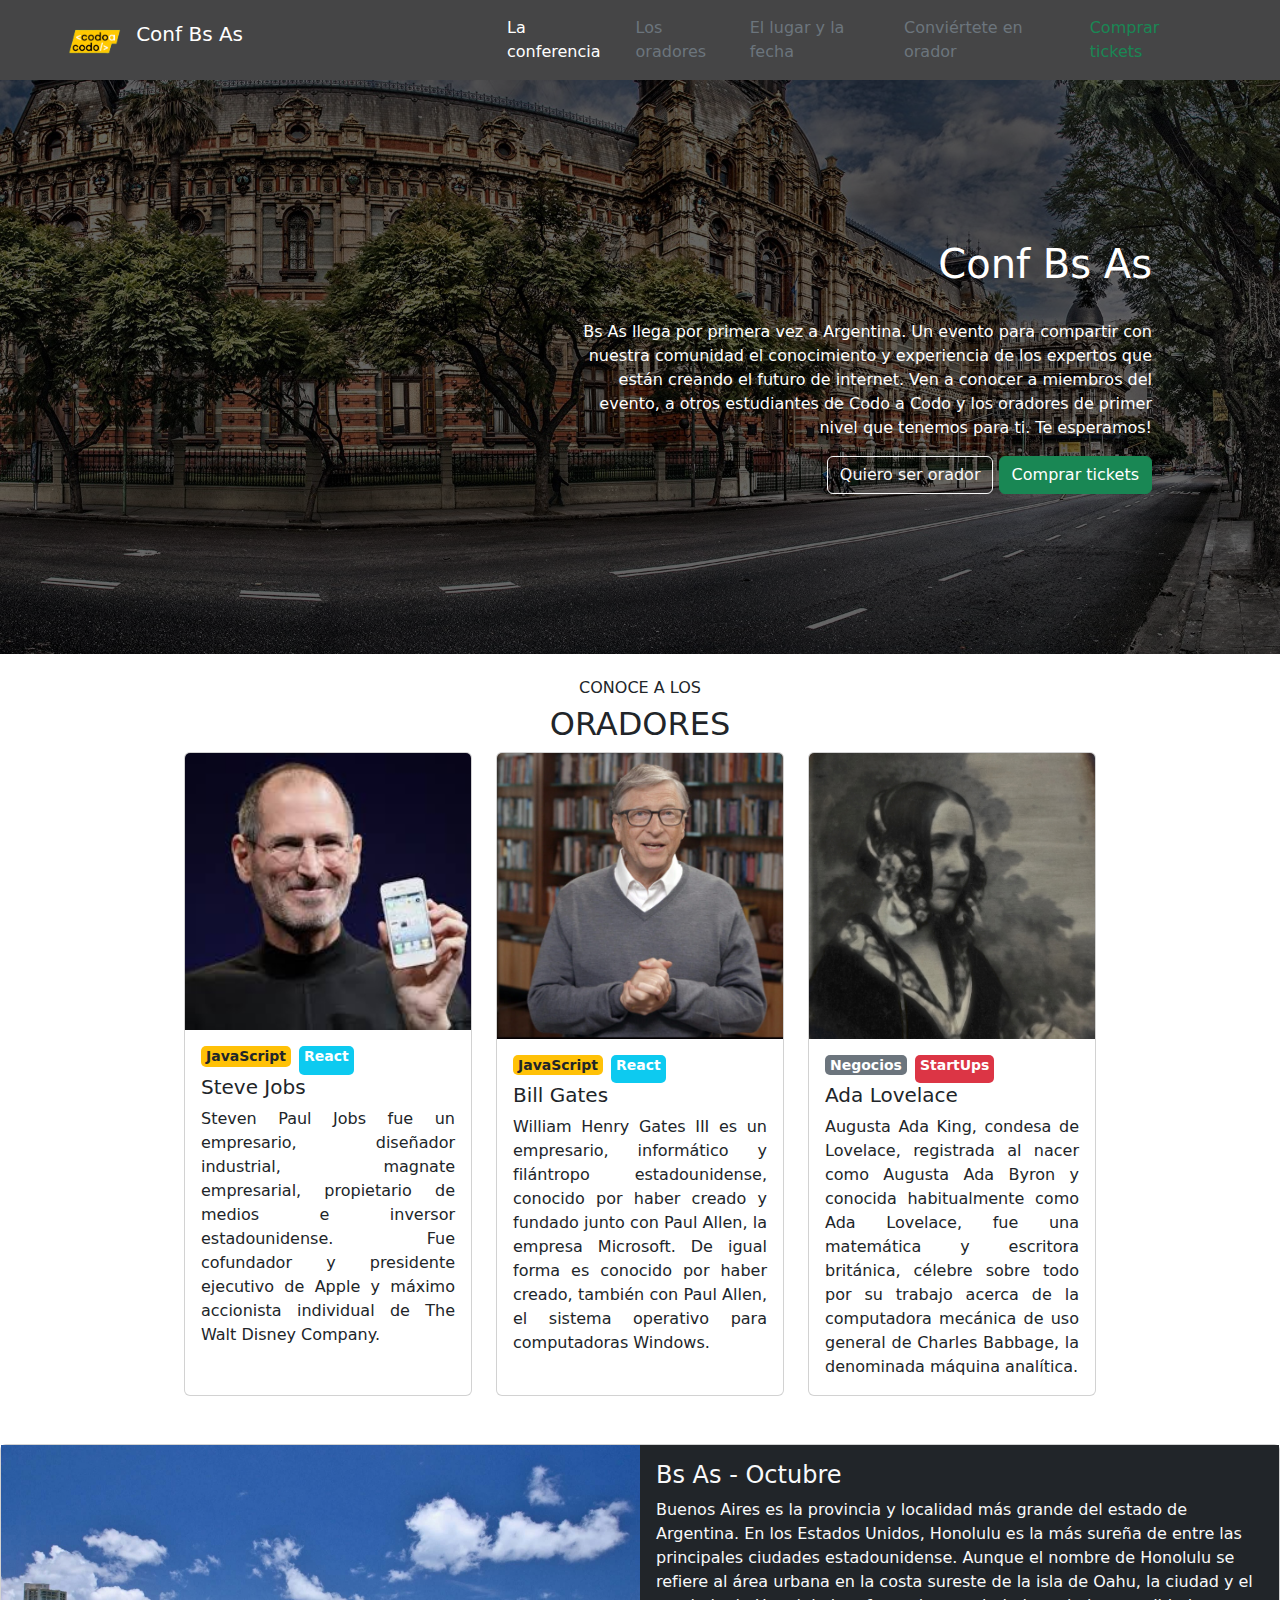
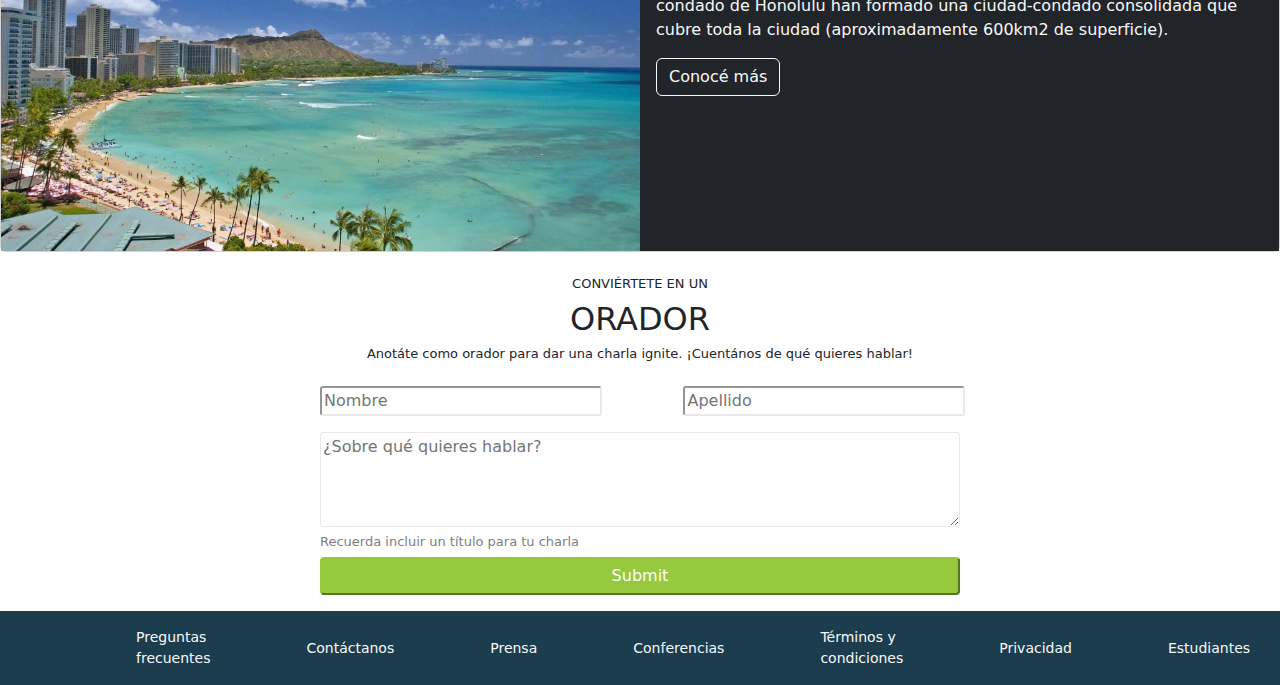
==== index.html @ a47055e7 "Proyecto inicial" ====
<!DOCTYPE html>
<html lang="es">

<head>
  <meta charset="UTF-8">
  <meta http-equiv="X-UA-Compatible" content="IE=edge">
  <meta name="viewport" content="width=device-width, initial-scale=1.0">
  <link rel="stylesheet" href="./Style/style.css">
  <link rel="stylesheet" href="https://cdn.jsdelivr.net/npm/bootstrap@5.2.1/dist/css/bootstrap.min.css">
  <title>Proyecto</title>
</head>

<header>

  <nav class="navbar navbar-expand-lg bg-color">
    <div class="container-fluid mx-5">
      <a class="navbar-brand padding-right-navbar text-white" href="#">
        <img src="./imagenes/codoacodo.png" alt="Logo Codo a Codo" width="auto" height="40"
          class="d-inline-block align-text-top">
        Conf Bs As
      </a>

      <div class="collapse navbar-collapse" id="navbarNav">
        <ul class="navbar-nav">
          <li class="nav-item">
            <a class="nav-link active text-white" aria-current="page">La conferencia</a>
          </li>
          <li class="nav-item">
            <a class="nav-link text-secondary">Los oradores</a>
          </li>
          <li class="nav-item">
            <a class="nav-link text-secondary">El lugar y la fecha</a>
          </li>
          <li class="nav-item">
            <a class="nav-link text-secondary">Conviértete en orador</a>
          </li>
          <li class="nav-item">
            <a class="nav-link text-success">Comprar tickets</a>
          </li>
        </ul>
      </div>
    </div>
  </nav>
</header>

<body>
  <section>
    <div>
      <div>
        <img src="./imagenes/ba1.jpg" class="img-fluid imagenBsAs" alt="Buenos Aires">
      </div>
      <div style="position: absolute;" class="inicio">
        <h1>Conf Bs As</h1> <br>
        <p>Bs As llega por primera vez a Argentina. Un evento para
          compartir con <br>
          nuestra comunidad el conocimiento y experiencia de los expertos que <br>
          están creando el futuro de internet. Ven a conocer a miembros del <br>
          evento, a otros estudiantes de Codo a Codo y los oradores de primer <br>
          nivel que tenemos para ti. Te esperamos!</p>
        <button type="button" class="btn btn-outline-light">Quiero ser orador</button>
        <button type="button" class="btn btn-success">Comprar tickets</button>
      </div>
    </div>
  </section> 

  <section>
    <div style="text-align:center;">
      <br>
      <h6>CONOCE A LOS</h6>
      <h2>ORADORES</h2>
    </div>
    <!-- <div class="d-flex justify-content-center gap-4" style="text-align: left;">
      <div class="card" style="width: 18rem;">
        <img src="./img/steve.jpg" class="card-img-top" alt="...">
        <div class="card-body">
          <div class="skills-orador">
            <h6 class="orange-skill">JavaScript</h6>
            <h6 class="lightblue-skill">React</h6>
          </div>
          <h5 class="card-title">Steve Jobs</h5>
          <p class="card-text">Lorem ipsum dolor sit amet consectetur, adipisicing elit. Error, iusto.
            Beatae, voluptates. Provident vel ab rem placeat odio illo obcaecati voluptates earum
            similique eaque. Ullam non eius necessitatibus repellat vel.</p>
        </div>
      </div>
      <div class="card" style="width: 18rem;">
        <img src="./img/bill.jpg" class="card-img-top" alt="...">
        <div class="card-body">
          <div class="skills-orador">
            <h6 class="orange-skill">JavaScript</h6>
            <h6 class="lightblue-skill">React</h6>
          </div>
          <h5 class="card-title">Bill Gates</h5>
          <p class="card-text">Lorem ipsum dolor sit amet consectetur adipisicing elit. Quo obcaecati,
            tempora odit dolorem hic explicabo similique possimus, excepturi molestiae, nisi reiciendis
            quaerat vitae sint sit illo! Doloremque architecto nam ipsa.</p>
        </div>
      </div>
      <div class="card" style="width: 18rem;">
        <img src="./img/ada.jpeg" class="card-img-top" alt="...">
        <div class="card-body">
          <div class="skills-orador">
            <h6 class="grey-skill">Negocios</h6>
            <h6 class="red-skill">Startups</h6>
          </div>
          <h5 class="card-title">Ada Lovelace</h5>
          <p class="card-text">Lorem ipsum dolor sit amet consectetur adipisicing elit. Dolor iure dolorum
            maxime quod? Delectus corporis itaque laboriosam pariatur modi esse similique molestiae,
            numquam neque fugit accusantium blanditiis nemo et fuga.</p>
        </div>
      </div>
    </div> -->

    <div class="tarjetas justify-content-center gap-4">
      <div class="card" style="width: 18rem;">
        <img src="./imagenes/steve.jpg" class="card-img-top" alt="Steve Jobs">
        <div class="card-body">
          <div class="especialidades">
            <h6 class="card-text js bg-warning">JavaScript</h6>
            <h6 class="card-text react bg-info">React</h6>
          </div>
          <h5 class="card-title">Steve Jobs</h5>
          <p class="card-text text-align-justify" style="text-align:justify;">Steven Paul Jobs fue un empresario,
            diseñador industrial, magnate empresarial, propietario de medios e inversor estadounidense. Fue cofundador y
            presidente ejecutivo de Apple y máximo accionista individual de The Walt Disney Company.</p>
        </div>
      </div>
      <div class="card" style="width: 18rem;">
        <img src="./imagenes/bill.jpg" class="card-img-top" alt="Bill Gates">
        <div class="card-body">
          <div class="especialidades">
            <h6 class="card-text js bg-warning">JavaScript</h6>
            <h6 class="card-text react bg-info">React</h6>
          </div>
          <h5 class="card-title">Bill Gates</h5>
          <p class="card-text" style="text-align:justify;">William Henry Gates III es un empresario, informático y
            filántropo estadounidense, conocido por haber creado y fundado junto con Paul Allen, la empresa Microsoft.
            De igual forma es conocido por haber creado, también con Paul Allen, el sistema operativo para computadoras
            Windows.</p>
        </div>
      </div>
      <div class="card" style="width: 18rem;">
        <img src="./imagenes/ada.jpeg" class="card-img-top" alt="Ada Lovelace">
        <div class="card-body">
          <div class="especialidades">
            <h6 class="card-text negocios bg-secondary">Negocios</h6>
            <h6 class="card-text startups bg-danger">StartUps</h6>
          </div>
          <h5 class="card-title">Ada Lovelace</h5>
          <p class="card-text" style="text-align:justify;">Augusta Ada King, condesa de Lovelace, registrada al nacer
            como Augusta Ada Byron y conocida habitualmente como Ada Lovelace, fue una matemática y escritora británica,
            célebre sobre todo por su trabajo acerca de la computadora mecánica de uso general de Charles Babbage, la
            denominada máquina analítica.</p>
        </div>
      </div>
    </div>
  </section>

  <section>
    <div class="card mt-5" style="max-width: 100%;">
      <div class="row g-0">
        <div class="col-md-6">
          <img src="./imagenes/honolulu.jpg" class="img-fluid" alt="Honolulu">
        </div>
        <div class="col-md-2 bg-dark" style="width: 50%;">
          <div class="card-body">
            <h5 class="card-title text-light fs-4">Bs As - Octubre</h5>
            <p class="card-text text-light fs-6">Buenos Aires es la provincia y localidad más grande del estado de
              Argentina. En los Estados Unidos, Honolulu es la más sureña de entre las principales ciudades
              estadounidense. Aunque el nombre de Honolulu se refiere al área urbana en la costa sureste de la isla de
              Oahu, la ciudad y el condado de Honolulu han formado una ciudad-condado consolidada que cubre toda la
              ciudad
              (aproximadamente 600km2 de superficie).</p>
            <button type="button" class="btn btn-outline-light">Conocé más</button>

          </div>
        </div>
      </div>
    </div>
  </section>

  <section>

    <div style="text-align:center;">

      <br>
      <h6 style="font-size: small;">CONVIÉRTETE EN UN</h6>
      <h2>ORADOR</h2>
      <h6 style="font-size: small;">Anotáte como orador para dar una charla ignite. ¡Cuentános de qué quieres hablar!
      </h6>
    </div>
  </section>

  <section>
    <div>
      <div style="width: 100%; justify-content: center;">
        <input class="inputNombre" type="text" placeholder="Nombre">
        <input class="inputApellido" type="text" placeholder="Apellido">
        <textarea class="textarea" style="width:50%;" placeholder="¿Sobre qué quieres hablar?" cols="30" rows="10"></textarea>
      </div>
        
        <h6 style="font-size: small; color: gray; margin-left: 25%;">Recuerda incluir un título para tu charla</h6>
        <input type="submit" class="boton">
    </div>
  </section>
  
</body>
  <footer>
    <nav class="navbar navbar-expand-lg background-darkblue">
      <div class="container-fluid justify-content-evenly" style="padding: 0 8rem ;">
        <div class="navbar-nav footer">
          <a class="nav-link text-light" href="#">Preguntas <br>frecuentes</a>
          <a class="nav-link text-light" href="#">Contáctanos</a>
          <a class="nav-link text-light" href="#">Prensa</a>
          <a class="nav-link text-light" href="#">Conferencias</a>
          <a class="nav-link text-light" href="#">Términos y <br>condiciones</a>
          <a class="nav-link text-light" href="#">Privacidad</a>
          <a class="nav-link text-light" href="#">Estudiantes</a>
        </div>
      </div>
    </div>
  </nav>
</footer>

</html>
---- Style/style.css ----
.padding-right-navbar {
  padding-right: 15rem;
}

.bg-color {
  background-color: #454546;
}

.imagenBsAs {
  filter: brightness(40%);
  
}

.inicio{
  top: 15rem;
  right: 10%;
  color: white;
  text-align: right;
}

button {
  border-radius: 1px;
  gap: 1rem;
}

.especialidades{
  display: flex;
  gap: 0.5rem;
}

.js{
  border-radius: 5px;
  padding:2px 5px;
  font-weight: bold;
  font-size: 14px;
}
.react{
  border-radius: 5px;
  padding:2px 5px;
  font-weight: bold;
  font-size: 14px;
  color: white;
  margin-bottom: 7px;
}

.negocios{
  border-radius: 5px;
  padding:2px 5px;
  font-weight: bold;
  font-size: 14px;
  color:white
}

.startups{
  border-radius: 5px;
  padding:2px 5px;
  font-weight: bold;
  font-size: 14px;
  color: white;
  margin-bottom: 7px;
}

.boton{
  background-color: #96c93e;
  border-color: #96c93e;
  color: white;
  width: 50%;
  margin: 0 25%;
  margin-bottom: 1rem;
  border-radius: 4px;
  padding: 5px;
}

.inputNombre{
  width: 22%;
  margin-left: 25%;
  gap: 1rem;
  border-color: rgb(233, 233, 233);
  border-radius: 3px;
  text-align: start;
  margin-top: 1rem;
}

.inputApellido{
  width: 22%;
  margin-left: 6%;
  gap: 1rem;
  border-color: rgb(233, 233, 233);
  border-radius: 3px;
  margin-top: 1rem;
}

.textarea{
  margin-top: 1rem;
  height: 5%;
  margin-left: 25%;
  border-color: rgb(233, 233, 233);
  border-radius: 3px;
  height: 95px;
}

.footer{
  align-items: center;
  gap: 5rem;
  font-size: 14px;
}

.background-darkblue{
  background-color: rgb(28, 61, 78);
}

/* 
.skills-orador{
  display: flex;
  gap: 0.5rem;
}

.orange-skill{
  color: black;
  background-color: orange;
  padding: 2px 5px;
  border-radius: 5px;
}

.lightblue-skill{
  color: white;
  background-color: lightseagreen;
  padding: 2px 5px;
  border-radius: 5px;
}

.grey-skill{
color: white;
background-color: gray;
padding: 2px 5px;
border-radius: 5px;
}

.red-skill{
color: white;
background-color: red;
padding: 2px 5px;
border-radius: 5px;
} */
.tarjetas{
  display: flex;
}

@media(max-width: 768px) {
.tarjetas{
  display: block;
  ;
}
}
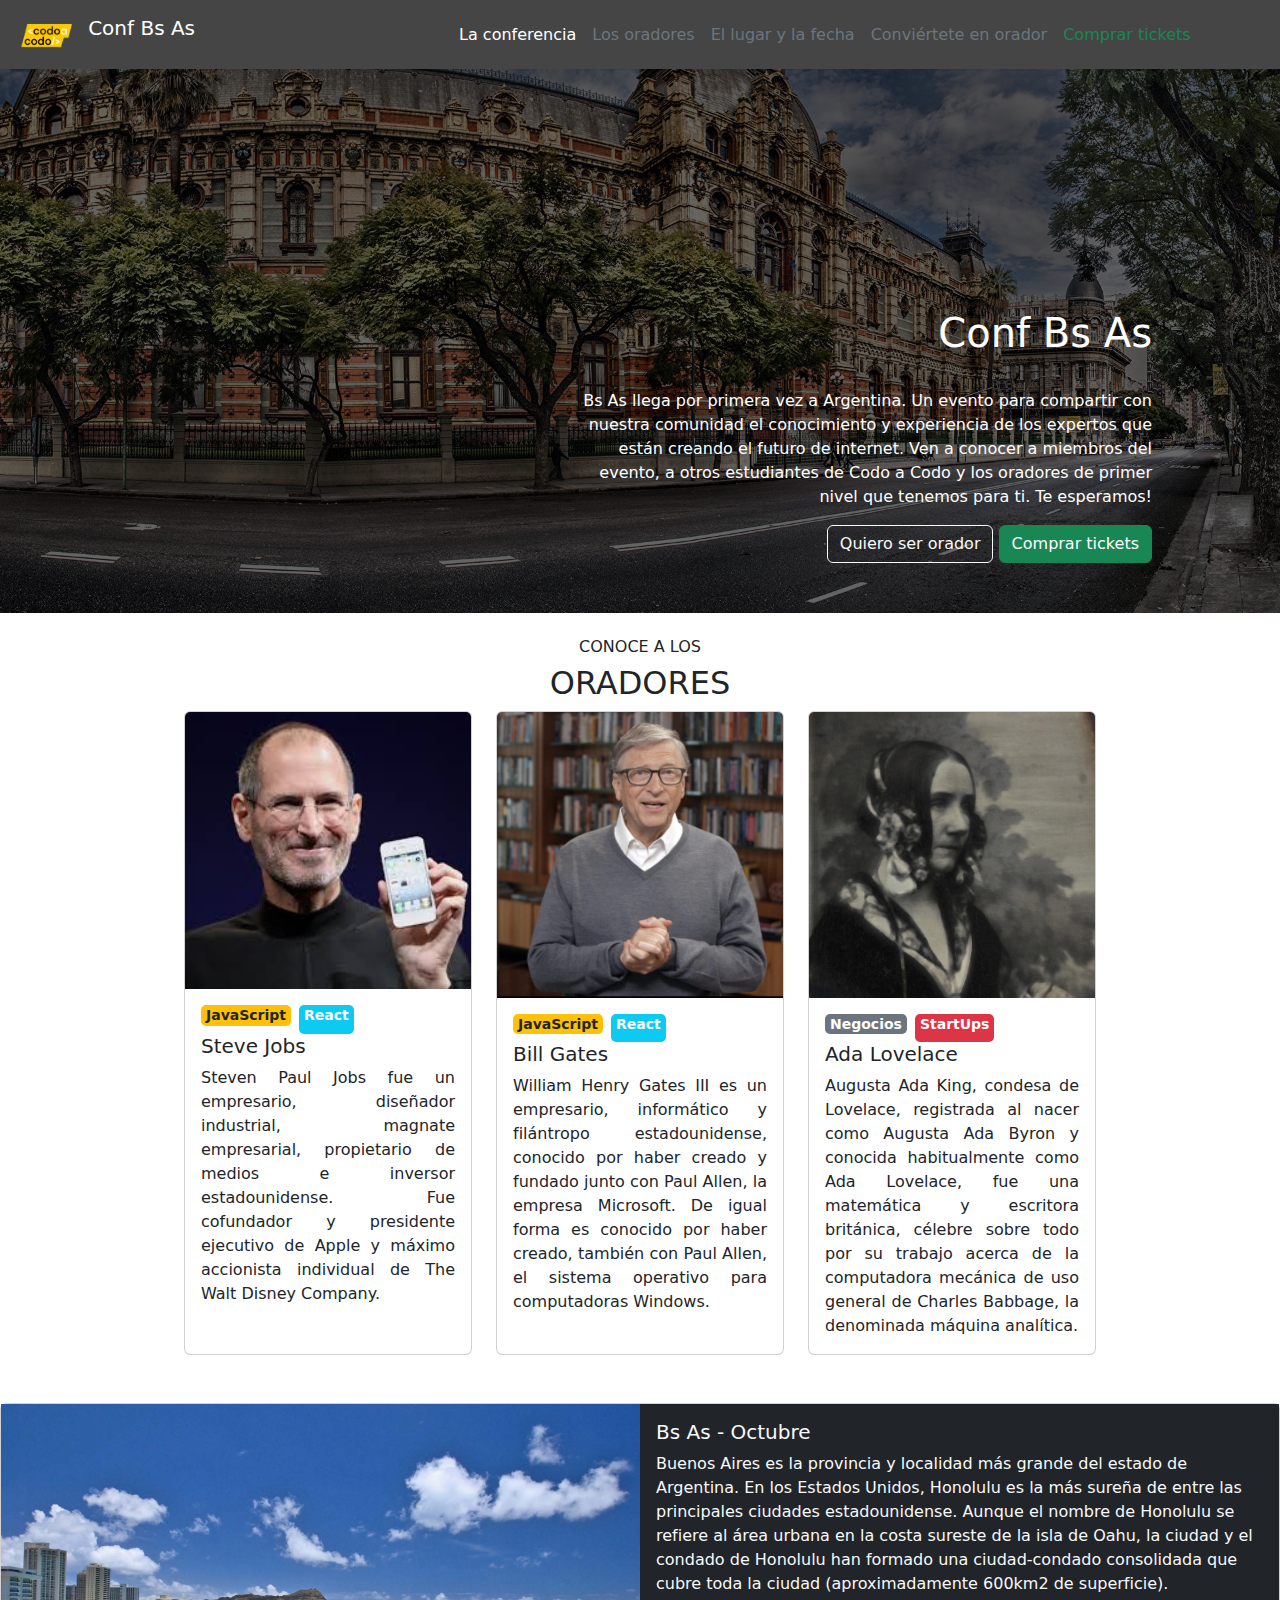
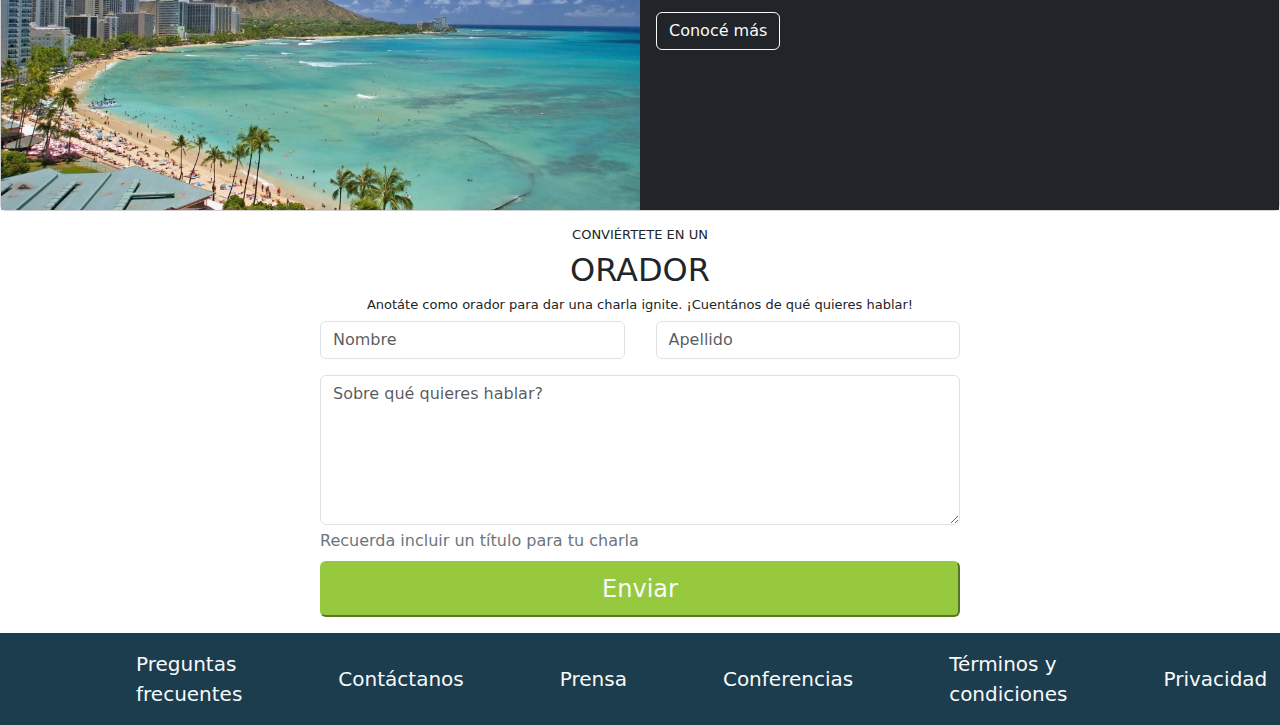
==== commit e12b5bff: "responsive" ====
--- a/index.html
+++ b/index.html
@@ -13,14 +13,17 @@
 <header>
 
   <nav class="navbar navbar-expand-lg bg-color">
-    <div class="container-fluid mx-5">
+    <div class="container-fluid margin-navbar">
       <a class="navbar-brand padding-right-navbar text-white" href="#">
         <img src="./imagenes/codoacodo.png" alt="Logo Codo a Codo" width="auto" height="40"
           class="d-inline-block align-text-top">
         Conf Bs As
       </a>
-
-      <div class="collapse navbar-collapse" id="navbarNav">
+      <button class="navbar-toggler" type="button" data-bs-toggle="collapse" data-bs-target="#navbarNavAltMarkup"
+        aria-controls="navbarNavAltMarkup" aria-expanded="false" aria-label="Toggle navigation">
+        <span class="navbar-toggler-icon"></span>
+      </button>
+      <div class="collapse navbar-collapse" id="navbarNavAltMarkup">
         <ul class="navbar-nav">
           <li class="nav-item">
             <a class="nav-link active text-white" aria-current="page">La conferencia</a>
@@ -45,23 +48,24 @@
 
 <body>
   <section>
-    <div>
-      <div>
-        <img src="./imagenes/ba1.jpg" class="img-fluid imagenBsAs" alt="Buenos Aires">
-      </div>
-      <div style="position: absolute;" class="inicio">
-        <h1>Conf Bs As</h1> <br>
-        <p>Bs As llega por primera vez a Argentina. Un evento para
-          compartir con <br>
-          nuestra comunidad el conocimiento y experiencia de los expertos que <br>
-          están creando el futuro de internet. Ven a conocer a miembros del <br>
-          evento, a otros estudiantes de Codo a Codo y los oradores de primer <br>
-          nivel que tenemos para ti. Te esperamos!</p>
-        <button type="button" class="btn btn-outline-light">Quiero ser orador</button>
-        <button type="button" class="btn btn-success">Comprar tickets</button>
+    <div style="position: relative">
+      <div class="contenedor-principal">
+        <img src="./imagenes/ba1.jpg" class="d-block w-100 imagenBsAs" style="height: 34rem; object-fit: cover;"
+          alt="Buenos Aires">
+        <div style="position: absolute;" class="inicio">
+          <h1>Conf Bs As</h1> <br>
+          <p>Bs As llega por primera vez a Argentina. Un evento para
+            compartir con
+            nuestra comunidad el conocimiento y experiencia de los expertos que
+            están creando el futuro de internet. Ven a conocer a miembros del
+            evento, a otros estudiantes de Codo a Codo y los oradores de primer
+            nivel que tenemos para ti. Te esperamos!</p>
+          <button type="button" class="btn btn-outline-light">Quiero ser orador</button>
+          <button type="button" class="btn btn-success">Comprar tickets</button>
+        </div>
       </div>
     </div>
-  </section> 
+  </section>
 
   <section>
     <div style="text-align:center;">
@@ -69,48 +73,6 @@
       <h6>CONOCE A LOS</h6>
       <h2>ORADORES</h2>
     </div>
-    <!-- <div class="d-flex justify-content-center gap-4" style="text-align: left;">
-      <div class="card" style="width: 18rem;">
-        <img src="./img/steve.jpg" class="card-img-top" alt="...">
-        <div class="card-body">
-          <div class="skills-orador">
-            <h6 class="orange-skill">JavaScript</h6>
-            <h6 class="lightblue-skill">React</h6>
-          </div>
-          <h5 class="card-title">Steve Jobs</h5>
-          <p class="card-text">Lorem ipsum dolor sit amet consectetur, adipisicing elit. Error, iusto.
-            Beatae, voluptates. Provident vel ab rem placeat odio illo obcaecati voluptates earum
-            similique eaque. Ullam non eius necessitatibus repellat vel.</p>
-        </div>
-      </div>
-      <div class="card" style="width: 18rem;">
-        <img src="./img/bill.jpg" class="card-img-top" alt="...">
-        <div class="card-body">
-          <div class="skills-orador">
-            <h6 class="orange-skill">JavaScript</h6>
-            <h6 class="lightblue-skill">React</h6>
-          </div>
-          <h5 class="card-title">Bill Gates</h5>
-          <p class="card-text">Lorem ipsum dolor sit amet consectetur adipisicing elit. Quo obcaecati,
-            tempora odit dolorem hic explicabo similique possimus, excepturi molestiae, nisi reiciendis
-            quaerat vitae sint sit illo! Doloremque architecto nam ipsa.</p>
-        </div>
-      </div>
-      <div class="card" style="width: 18rem;">
-        <img src="./img/ada.jpeg" class="card-img-top" alt="...">
-        <div class="card-body">
-          <div class="skills-orador">
-            <h6 class="grey-skill">Negocios</h6>
-            <h6 class="red-skill">Startups</h6>
-          </div>
-          <h5 class="card-title">Ada Lovelace</h5>
-          <p class="card-text">Lorem ipsum dolor sit amet consectetur adipisicing elit. Dolor iure dolorum
-            maxime quod? Delectus corporis itaque laboriosam pariatur modi esse similique molestiae,
-            numquam neque fugit accusantium blanditiis nemo et fuga.</p>
-        </div>
-      </div>
-    </div> -->
-
     <div class="tarjetas justify-content-center gap-4">
       <div class="card" style="width: 18rem;">
         <img src="./imagenes/steve.jpg" class="card-img-top" alt="Steve Jobs">
@@ -158,14 +120,14 @@
 
   <section>
     <div class="card mt-5" style="max-width: 100%;">
-      <div class="row g-0">
-        <div class="col-md-6">
-          <img src="./imagenes/honolulu.jpg" class="img-fluid" alt="Honolulu">
+      <div class="row g-0 contenedor-img-texto">
+        <div class="col-md-6 imagen-honolulu">
+          <img src="./imagenes/honolulu.jpg" class="img-fluid " alt="Honolulu">
         </div>
-        <div class="col-md-2 bg-dark" style="width: 50%;">
-          <div class="card-body">
-            <h5 class="card-title text-light fs-4">Bs As - Octubre</h5>
-            <p class="card-text text-light fs-6">Buenos Aires es la provincia y localidad más grande del estado de
+        <div class="col-md-6 bg-dark honolulu-texto">
+          <div class="card-body contenedor-texto">
+            <h5 class="card-title text-light">Bs As - Octubre</h5>
+            <p class="card-text text-light">Buenos Aires es la provincia y localidad más grande del estado de
               Argentina. En los Estados Unidos, Honolulu es la más sureña de entre las principales ciudades
               estadounidense. Aunque el nombre de Honolulu se refiere al área urbana en la costa sureste de la isla de
               Oahu, la ciudad y el condado de Honolulu han formado una ciudad-condado consolidada que cubre toda la
@@ -180,35 +142,33 @@
   </section>
 
   <section>
-
-    <div style="text-align:center;">
-
-      <br>
-      <h6 style="font-size: small;">CONVIÉRTETE EN UN</h6>
-      <h2>ORADOR</h2>
-      <h6 style="font-size: small;">Anotáte como orador para dar una charla ignite. ¡Cuentános de qué quieres hablar!
-      </h6>
+    <div class="contenedor-formulario">
+      <div style="text-align: center;" class="mt-3 ">
+        <h6 style="font-size: small;">CONVIÉRTETE EN UN</h6>
+        <h2>ORADOR</h2>
+        <h6 style="font-size: small;">Anotáte como orador para dar una charla ignite. ¡Cuentános de qué quieres hablar!
+        </h6>
+      </div>
+      <form class="formulario-hablador">
+        <div class="input-group mb-3 gap-input">
+          <input type="text" class="form-control rounded" placeholder="Nombre" aria-label="Nombre">
+          <input type="text" class="form-control rounded" placeholder="Apellido" aria-label="Apellido">
+        </div>
+        <textarea class="form-control text-area-speaker" aria-label="With textarea"
+          placeholder="Sobre qué quieres hablar?" style="height: 150px;"></textarea>
+        <label for="basic-url" class="form-label text-secondary mt-1 label-form-speaker">Recuerda incluir un título para
+          tu charla</label>
+        <div class="d-grid gap-2 contenedor-boton">
+          <button class="boton rounded text-light fs-4 py-2 mb-3" type="submit">Enviar</button>
+        </div>
+      </form>
     </div>
   </section>
 
-  <section>
-    <div>
-      <div style="width: 100%; justify-content: center;">
-        <input class="inputNombre" type="text" placeholder="Nombre">
-        <input class="inputApellido" type="text" placeholder="Apellido">
-        <textarea class="textarea" style="width:50%;" placeholder="¿Sobre qué quieres hablar?" cols="30" rows="10"></textarea>
-      </div>
-        
-        <h6 style="font-size: small; color: gray; margin-left: 25%;">Recuerda incluir un título para tu charla</h6>
-        <input type="submit" class="boton">
-    </div>
-  </section>
-  
-</body>
   <footer>
     <nav class="navbar navbar-expand-lg background-darkblue">
       <div class="container-fluid justify-content-evenly" style="padding: 0 8rem ;">
-        <div class="navbar-nav footer">
+        <div class="navbar-nav footer fs-5">
           <a class="nav-link text-light" href="#">Preguntas <br>frecuentes</a>
           <a class="nav-link text-light" href="#">Contáctanos</a>
           <a class="nav-link text-light" href="#">Prensa</a>
@@ -218,8 +178,13 @@
           <a class="nav-link text-light" href="#">Estudiantes</a>
         </div>
       </div>
-    </div>
-  </nav>
-</footer>
+    </nav>
+  </footer>
+</body>
+
+<script src="https://cdn.jsdelivr.net/npm/@popperjs/core@2.11.6/dist/umd/popper.min.js"
+  integrity="sha384-oBqDVmMz9ATKxIep9tiCxS/Z9fNfEXiDAYTujMAeBAsjFuCZSmKbSSUnQlmh/jp3" crossorigin="anonymous"></script>
+<script src="https://cdn.jsdelivr.net/npm/bootstrap@5.2.1/dist/js/bootstrap.min.js"
+  integrity="sha384-7VPbUDkoPSGFnVtYi0QogXtr74QeVeeIs99Qfg5YCF+TidwNdjvaKZX19NZ/e6oz" crossorigin="anonymous"></script>
 
 </html>--- a/Style/style.css
+++ b/Style/style.css
@@ -1,6 +1,7 @@
-
-.padding-right-navbar {
-  padding-right: 15rem;
+* {
+  box-sizing: content-box;
+  margin: 0;
+  padding: 0;
 }
 
 .bg-color {
@@ -9,10 +10,9 @@
 
 .imagenBsAs {
   filter: brightness(40%);
-  
-}
-
-.inicio{
+}
+
+.inicio {
   top: 15rem;
   right: 10%;
   color: white;
@@ -24,55 +24,45 @@
   gap: 1rem;
 }
 
-.especialidades{
+.especialidades {
   display: flex;
   gap: 0.5rem;
 }
 
-.js{
-  border-radius: 5px;
-  padding:2px 5px;
-  font-weight: bold;
-  font-size: 14px;
-}
-.react{
-  border-radius: 5px;
-  padding:2px 5px;
+.js {
+  border-radius: 5px;
+  padding: 2px 5px;
+  font-weight: bold;
+  font-size: 14px;
+}
+
+.react {
+  border-radius: 5px;
+  padding: 2px 5px;
   font-weight: bold;
   font-size: 14px;
   color: white;
   margin-bottom: 7px;
 }
 
-.negocios{
-  border-radius: 5px;
-  padding:2px 5px;
-  font-weight: bold;
-  font-size: 14px;
-  color:white
-}
-
-.startups{
-  border-radius: 5px;
-  padding:2px 5px;
+.negocios {
+  border-radius: 5px;
+  padding: 2px 5px;
+  font-weight: bold;
+  font-size: 14px;
+  color: white;
+}
+
+.startups {
+  border-radius: 5px;
+  padding: 2px 5px;
   font-weight: bold;
   font-size: 14px;
   color: white;
   margin-bottom: 7px;
 }
 
-.boton{
-  background-color: #96c93e;
-  border-color: #96c93e;
-  color: white;
-  width: 50%;
-  margin: 0 25%;
-  margin-bottom: 1rem;
-  border-radius: 4px;
-  padding: 5px;
-}
-
-.inputNombre{
+.inputNombre {
   width: 22%;
   margin-left: 25%;
   gap: 1rem;
@@ -82,7 +72,7 @@
   margin-top: 1rem;
 }
 
-.inputApellido{
+.inputApellido {
   width: 22%;
   margin-left: 6%;
   gap: 1rem;
@@ -91,7 +81,7 @@
   margin-top: 1rem;
 }
 
-.textarea{
+.textarea {
   margin-top: 1rem;
   height: 5%;
   margin-left: 25%;
@@ -100,56 +90,172 @@
   height: 95px;
 }
 
-.footer{
+.footer {
   align-items: center;
   gap: 5rem;
   font-size: 14px;
 }
 
-.background-darkblue{
+.background-darkblue {
   background-color: rgb(28, 61, 78);
 }
 
-/* 
-.skills-orador{
-  display: flex;
-  gap: 0.5rem;
-}
-
-.orange-skill{
-  color: black;
-  background-color: orange;
-  padding: 2px 5px;
-  border-radius: 5px;
-}
-
-.lightblue-skill{
-  color: white;
-  background-color: lightseagreen;
-  padding: 2px 5px;
-  border-radius: 5px;
-}
-
-.grey-skill{
-color: white;
-background-color: gray;
-padding: 2px 5px;
-border-radius: 5px;
-}
-
-.red-skill{
-color: white;
-background-color: red;
-padding: 2px 5px;
-border-radius: 5px;
-} */
-.tarjetas{
-  display: flex;
-}
-
-@media(max-width: 768px) {
-.tarjetas{
-  display: block;
-  ;
-}
-}
+.boton{
+  background-color: #96c93e;
+  border-color: #96c93e;
+  margin-bottom: 1rem;
+  border-radius: 4px;
+  padding: 5px;
+  color: white;
+}
+
+
+/* desktop */
+@media (min-width: 960px) {
+
+  .padding-right-navbar {
+    padding-right: 15rem;
+  }
+
+  .imagenBsAs {
+    width: 100%;
+  }
+
+  .inicio{
+    width: 37rem;
+  }
+
+  .margin-navbar{
+    margin-right: 2rem;
+    margin-left: 2rem;
+  }
+
+  .tarjetas {
+    display: flex;
+  }
+
+  .gap-input {
+    gap: 2rem;
+  }
+
+  .contenedor-img-texto{
+    display: flex;
+    flex-direction: row;
+    flex-wrap: nowrap !important;
+  }
+
+  .formulario-hablador{
+    width: 50%;
+  }
+
+  .navbar-collapse{
+    flex-grow: 0;
+  }
+
+  .contenedor-formulario{
+    display: flex;
+    flex-direction: column;
+    justify-content: center;
+    align-items: center;
+  }
+}
+
+/* tablet */
+@media (min-width: 480px) and (max-width: 960px) {
+
+  .tarjetas{
+    display: flex;
+    margin: 0 1rem;
+  }
+
+  .imagen-honolulu{
+    width: 100% !important;
+  }
+
+  .contenedor-texto{
+    margin-bottom: 5rem;
+  }
+
+  .contenedor-texto h5{
+    font-size: 2rem;
+  }
+
+  .contenedor-texto p{
+    font-size: 1rem;
+  }
+
+  .contenedor-texto button{
+    font-size: 1rem;
+  }
+
+  .footer {
+    gap: 1rem;
+  }
+
+  .contenedor-formulario{
+    display: flex;
+    flex-direction: column;
+    margin: 2rem;
+  }
+
+  .gap-input {
+    gap: 0.5rem;
+  }
+
+  .inicio{
+    top: 9rem;
+  }
+
+  .honolulu-texto{
+    width: 100% !important;
+    margin: 0;
+  }
+}
+
+/* mobile */
+@media (max-width: 480px) {
+
+  .inicio {
+    top: 20%;
+    right: 3%;
+    font-size: 16px;
+    margin: 1rem;
+  }
+
+  .inicio button{
+    font-size: 14px;
+  }
+
+  .imagenBsAs {
+    height: 34rem;
+  }
+
+  .tarjetas{
+    display: flex;
+    flex-direction: column;
+    align-items: center;
+  }
+
+  .boton {
+    width: 100%;
+  }
+
+  .contenedor-formulario{
+    margin: 1rem;
+  }
+
+  .gap-input {
+    gap: 0.5rem;
+  }
+
+  .footer {
+    align-items: center;
+    gap: 1.5rem;
+  }
+
+  .contenedor-img-texto{
+    display: flex;
+    flex-direction: row;
+    flex-wrap: wrap;
+  }
+}
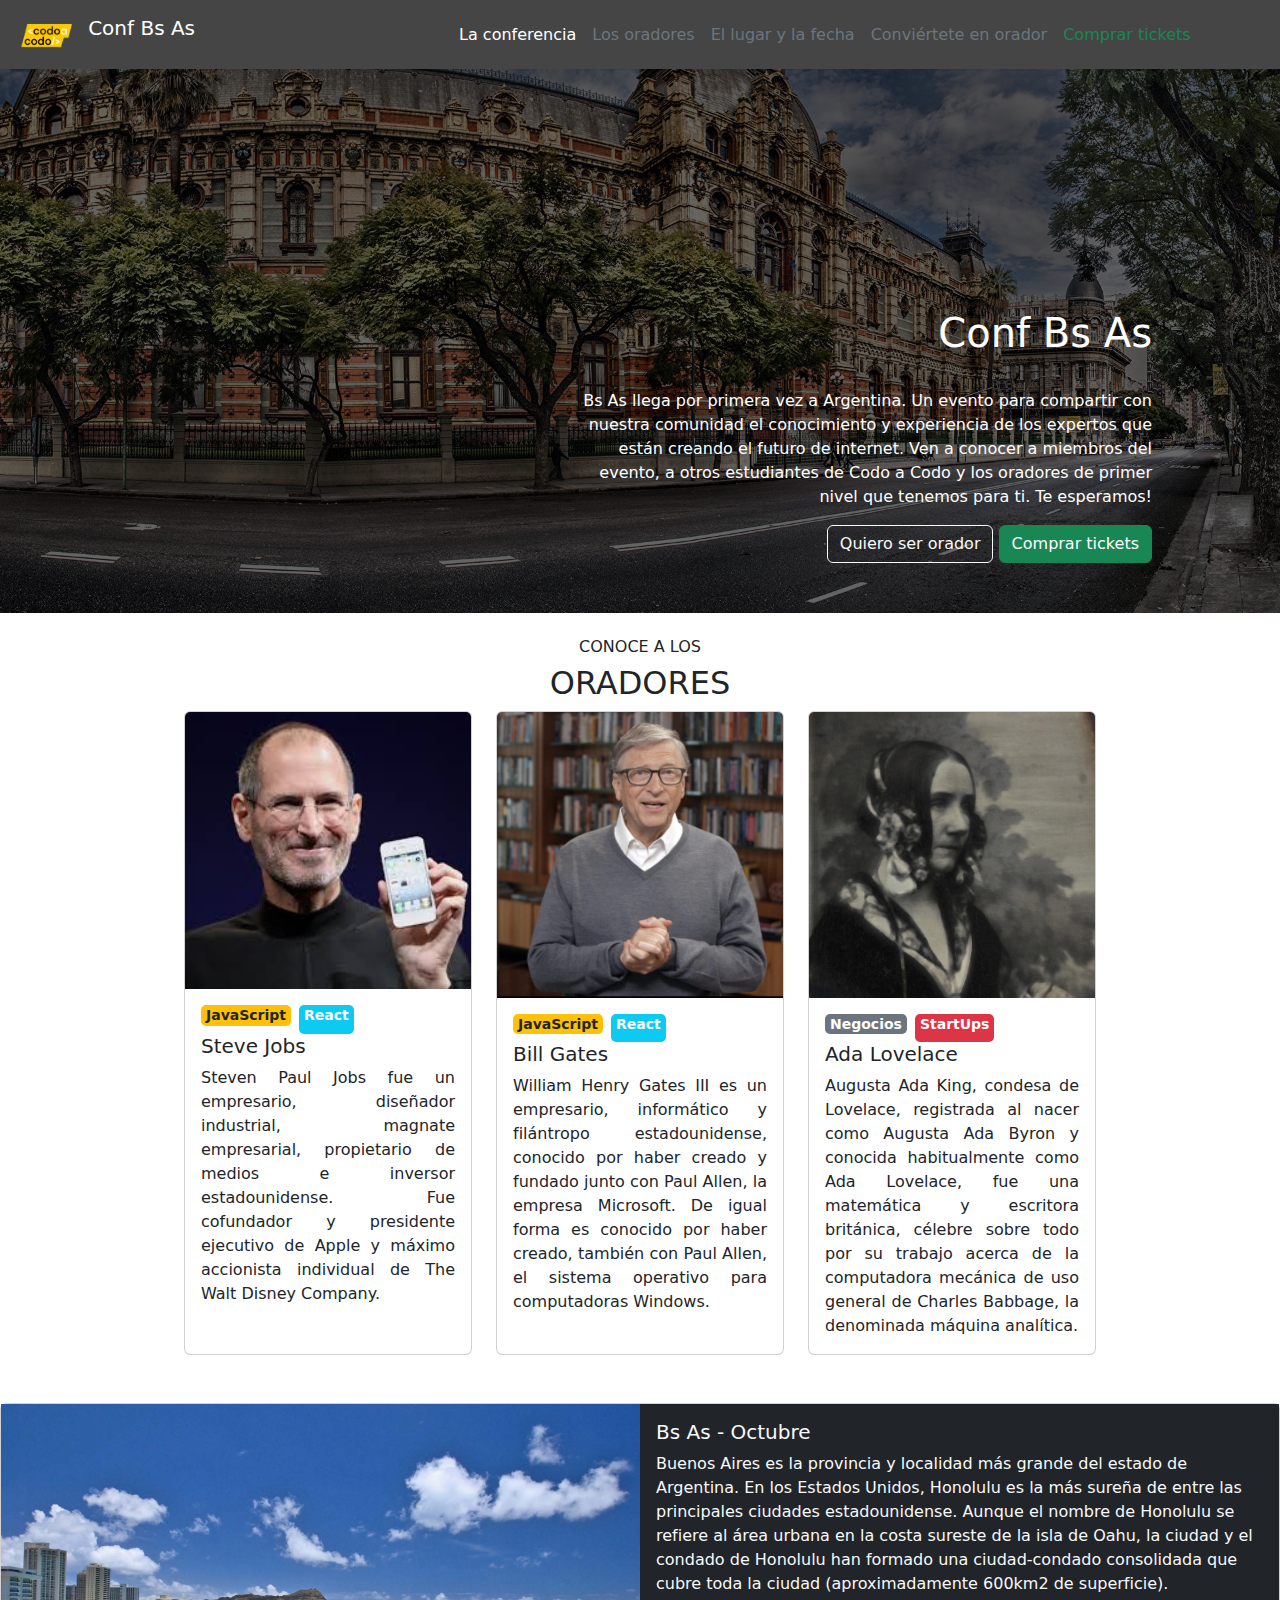
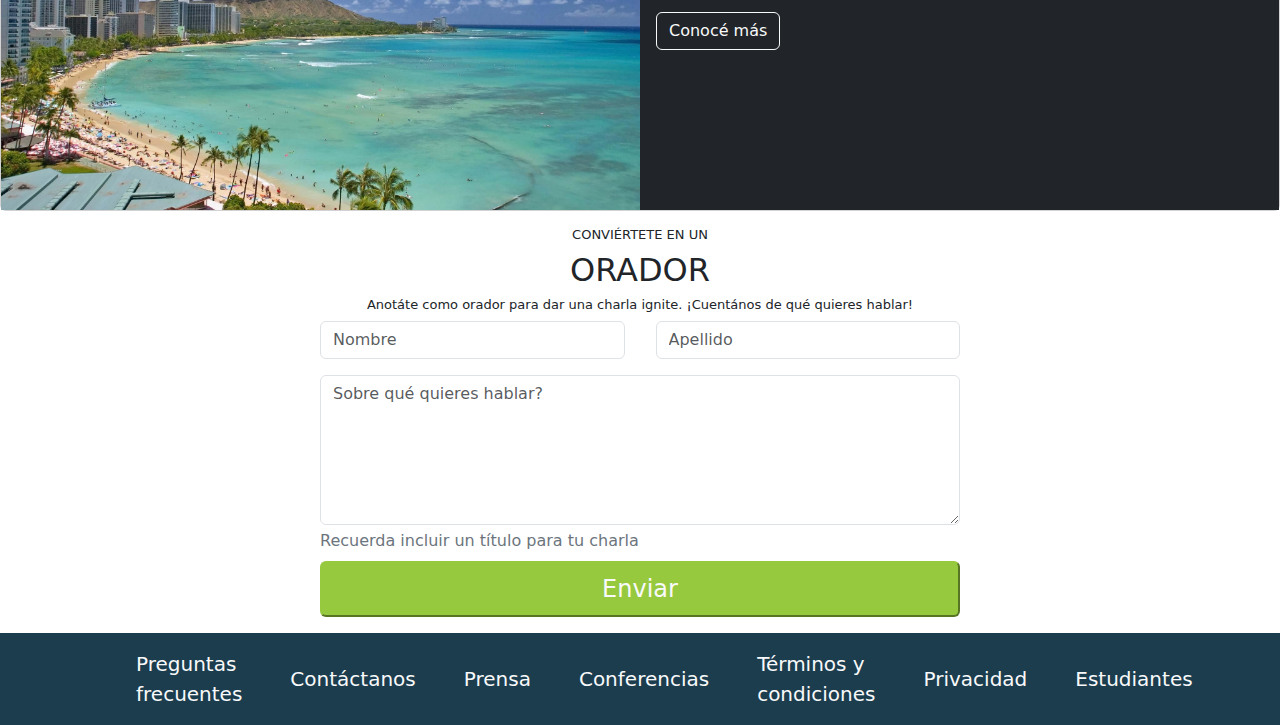
==== commit 68200f03: "comprarTickets" ====
--- a/index.html
+++ b/index.html
@@ -10,43 +10,42 @@
   <title>Proyecto</title>
 </head>
 
-<header>
-
-  <nav class="navbar navbar-expand-lg bg-color">
-    <div class="container-fluid margin-navbar">
-      <a class="navbar-brand padding-right-navbar text-white" href="#">
-        <img src="./imagenes/codoacodo.png" alt="Logo Codo a Codo" width="auto" height="40"
-          class="d-inline-block align-text-top">
-        Conf Bs As
-      </a>
-      <button class="navbar-toggler" type="button" data-bs-toggle="collapse" data-bs-target="#navbarNavAltMarkup"
-        aria-controls="navbarNavAltMarkup" aria-expanded="false" aria-label="Toggle navigation">
-        <span class="navbar-toggler-icon"></span>
-      </button>
-      <div class="collapse navbar-collapse" id="navbarNavAltMarkup">
-        <ul class="navbar-nav">
-          <li class="nav-item">
-            <a class="nav-link active text-white" aria-current="page">La conferencia</a>
-          </li>
-          <li class="nav-item">
-            <a class="nav-link text-secondary">Los oradores</a>
-          </li>
-          <li class="nav-item">
-            <a class="nav-link text-secondary">El lugar y la fecha</a>
-          </li>
-          <li class="nav-item">
-            <a class="nav-link text-secondary">Conviértete en orador</a>
-          </li>
-          <li class="nav-item">
-            <a class="nav-link text-success">Comprar tickets</a>
-          </li>
-        </ul>
-      </div>
-    </div>
-  </nav>
-</header>
 
 <body>
+  <header>
+    <nav class="navbar navbar-expand-lg bg-color">
+      <div class="container-fluid margin-navbar">
+        <a class="navbar-brand padding-right-navbar text-white" href="#">
+          <img src="./imagenes/codoacodo.png" alt="Logo Codo a Codo" width="auto" height="40"
+            class="d-inline-block align-text-top">
+          Conf Bs As
+        </a>
+        <button class="navbar-toggler" type="button" data-bs-toggle="collapse" data-bs-target="#navbarNavAltMarkup"
+          aria-controls="navbarNavAltMarkup" aria-expanded="false" aria-label="Toggle navigation">
+          <span class="navbar-toggler-icon"></span>
+        </button>
+        <div class="collapse navbar-collapse" id="navbarNavAltMarkup">
+          <ul class="navbar-nav">
+            <li class="nav-item">
+              <a class="nav-link active text-white" aria-current="page">La conferencia</a>
+            </li>
+            <li class="nav-item">
+              <a class="nav-link text-secondary">Los oradores</a>
+            </li>
+            <li class="nav-item">
+              <a class="nav-link text-secondary">El lugar y la fecha</a>
+            </li>
+            <li class="nav-item">
+              <a class="nav-link text-secondary">Conviértete en orador</a>
+            </li>
+            <li class="nav-item">
+              <a class="nav-link text-success" href="./comprarTickets.html">Comprar tickets</a>
+            </li>
+          </ul>
+        </div>
+      </div>
+    </nav>
+  </header>
   <section>
     <div style="position: relative">
       <div class="contenedor-principal">
@@ -61,7 +60,7 @@
             evento, a otros estudiantes de Codo a Codo y los oradores de primer
             nivel que tenemos para ti. Te esperamos!</p>
           <button type="button" class="btn btn-outline-light">Quiero ser orador</button>
-          <button type="button" class="btn btn-success">Comprar tickets</button>
+          <button type="button" class="btn btn-success"><a href="./comprarTickets.html" class="btn-comprar-ticket">Comprar tickets</a></button>
         </div>
       </div>
     </div>
--- a/Style/style.css
+++ b/Style/style.css
@@ -92,7 +92,7 @@
 
 .footer {
   align-items: center;
-  gap: 5rem;
+  gap: 2rem;
   font-size: 14px;
 }
 
@@ -100,19 +100,27 @@
   background-color: rgb(28, 61, 78);
 }
 
-.boton{
-  background-color: #96c93e;
-  border-color: #96c93e;
+.boton {
+  background-color: rgba(151,201,62,255);
+  border-color: rgba(151,201,62,255);
   margin-bottom: 1rem;
   border-radius: 4px;
   padding: 5px;
   color: white;
 }
 
+.btn-comprar-ticket{
+  text-decoration: none;
+  color: white;
+}
+.btn-comprar-ticket:hover{
+  color: black;
+}
 
 /* desktop */
 @media (min-width: 960px) {
 
+  
   .padding-right-navbar {
     padding-right: 15rem;
   }
@@ -121,11 +129,11 @@
     width: 100%;
   }
 
-  .inicio{
+  .inicio {
     width: 37rem;
   }
 
-  .margin-navbar{
+  .margin-navbar {
     margin-right: 2rem;
     margin-left: 2rem;
   }
@@ -138,53 +146,94 @@
     gap: 2rem;
   }
 
-  .contenedor-img-texto{
+  .contenedor-img-texto {
     display: flex;
     flex-direction: row;
     flex-wrap: nowrap !important;
   }
 
-  .formulario-hablador{
+  .formulario-hablador {
     width: 50%;
   }
 
-  .navbar-collapse{
+  .navbar-collapse {
     flex-grow: 0;
   }
-
-  .contenedor-formulario{
+  .contenedor-formulario {
     display: flex;
     flex-direction: column;
     justify-content: center;
     align-items: center;
   }
+  .contenedor-categorias {
+    margin-top: 2rem;
+    justify-content: center;
+    align-items: center;
+    flex-wrap: nowrap;
+    gap: 0.5rem;
+    border-radius: 0.1rem;
+  }
+
+  .formulario-compra{
+    margin: 0 25% !important;
+  }
+/*   
+  .input-correo{
+    max-width: 53%;
+    margin-left:224px;
+  }
+  
+  .pagar{
+    background-color: #cce5ff;
+    height: 2rem;
+    text-align: left;
+    width: 53%;
+    align-items: center;
+    border-radius: 0.2rem;
+    padding: 1rem;
+    margin-left: 286px;
+    margin-left: 224px;
+  } 
+  
+  .contenedor-botones{
+    gap: 2rem;
+    margin-left: -1rem;
+    justify-content: center;
+    width: 100%;
+  }
+  .botones-form{
+    background-color: rgba(151,201,62,255);
+    border-radius: rgba(151,201,62,255);
+    color: white;
+    
+  } */
 }
 
 /* tablet */
 @media (min-width: 480px) and (max-width: 960px) {
 
-  .tarjetas{
+  .tarjetas {
     display: flex;
     margin: 0 1rem;
   }
 
-  .imagen-honolulu{
+  .imagen-honolulu {
     width: 100% !important;
   }
 
-  .contenedor-texto{
+  .contenedor-texto {
     margin-bottom: 5rem;
   }
 
-  .contenedor-texto h5{
+  .contenedor-texto h5 {
     font-size: 2rem;
   }
 
-  .contenedor-texto p{
+  .contenedor-texto p {
     font-size: 1rem;
   }
 
-  .contenedor-texto button{
+  .contenedor-texto button {
     font-size: 1rem;
   }
 
@@ -192,7 +241,7 @@
     gap: 1rem;
   }
 
-  .contenedor-formulario{
+  .contenedor-formulario {
     display: flex;
     flex-direction: column;
     margin: 2rem;
@@ -202,14 +251,15 @@
     gap: 0.5rem;
   }
 
-  .inicio{
+  .inicio {
     top: 9rem;
   }
 
-  .honolulu-texto{
+  .honolulu-texto {
     width: 100% !important;
     margin: 0;
   }
+
 }
 
 /* mobile */
@@ -222,7 +272,7 @@
     margin: 1rem;
   }
 
-  .inicio button{
+  .inicio button {
     font-size: 14px;
   }
 
@@ -230,7 +280,7 @@
     height: 34rem;
   }
 
-  .tarjetas{
+  .tarjetas {
     display: flex;
     flex-direction: column;
     align-items: center;
@@ -240,7 +290,7 @@
     width: 100%;
   }
 
-  .contenedor-formulario{
+  .contenedor-formulario {
     margin: 1rem;
   }
 
@@ -253,9 +303,12 @@
     gap: 1.5rem;
   }
 
-  .contenedor-img-texto{
+  .contenedor-img-texto {
     display: flex;
     flex-direction: row;
     flex-wrap: wrap;
   }
 }
+
+/* stilos integrador js*/
+
